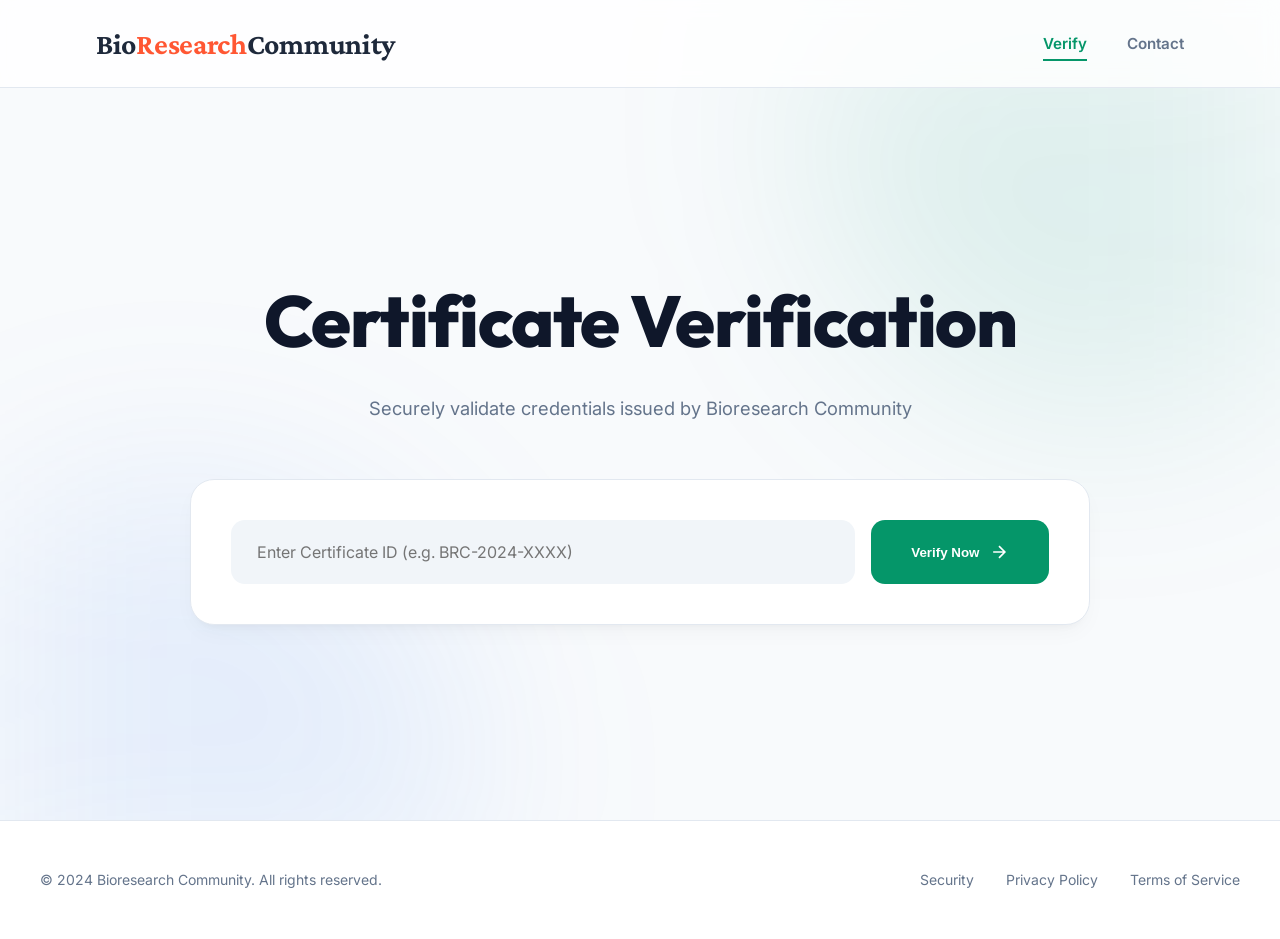
==== index.html @ 709739fc "Initial commit: Bioresearch Community Verification Portal" ====
<!DOCTYPE html>
<html lang="en">
<head>
    <meta charset="UTF-8">
    <meta name="viewport" content="width=device-width, initial-scale=1.0">
    <meta name="description" content="Official certificate verification page for Bioresearch Community. Verify the authenticity of BRC certificates, diplomas, and awards.">
    <title>Verify Certificate | Bioresearch Community</title>
    <link rel="stylesheet" href="style.css">
    <link rel="preconnect" href="https://fonts.googleapis.com">
    <link rel="preconnect" href="https://fonts.gstatic.com" crossorigin>
    <link href="https://fonts.googleapis.com/css2?family=Inter:wght@300;400;500;600;700&family=Outfit:wght@400;600;700&family=Crimson+Pro:wght@700&display=swap" rel="stylesheet">
</head>
<body>
    <div class="blob-container">
        <div class="blob"></div>
        <div class="blob"></div>
        <div class="blob-secondary"></div>
    </div>

    <nav id="navbar">
        <div class="nav-container">
            <a href="index.html" class="logo">
                <span class="logo-bio">Bio</span><span class="logo-research">Research</span><span class="logo-community"> Community</span>
            </a>
            <div class="nav-links">
                <a href="index.html" class="active">Verify</a>
                <a href="contact.html">Contact</a>
            </div>
        </div>
    </nav>

    <main>
        <section class="verify-hero">
            <div class="content-wrapper">
                <h1 id="page-title">Certificate Verification</h1>
                <p class="subtitle">Securely validate credentials issued by Bioresearch Community</p>
                
                <div class="verify-card" id="verification-card">
                    <div class="search-box">
                        <label for="cert-id" class="sr-only">Certificate ID</label>
                        <input type="text" id="cert-id" placeholder="Enter Certificate ID (e.g. BRC-2024-XXXX)" autocomplete="off">
                        <button id="verify-btn" type="button">
                            <span>Verify Now</span>
                            <svg class="icon" viewBox="0 0 24 24" fill="none" stroke="currentColor" stroke-width="2">
                                <path d="M5 12h14M12 5l7 7-7 7"/>
                            </svg>
                        </button>
                    </div>
                </div>

                <div id="result-container" class="hidden">
                    <!-- Results will be injected here -->
                </div>
            </div>
        </section>
    </main>

    <footer id="footer">
        <div class="footer-content">
            <p>&copy; 2024 Bioresearch Community. All rights reserved.</p>
            <div class="footer-links">
                <a href="#">Security</a>
                <a href="#">Privacy Policy</a>
                <a href="#">Terms of Service</a>
            </div>
        </div>
    </footer>

    <script src="script.js"></script>
</body>
</html>
---- style.css ----
:root {
    --primary: #059669; /* Emerald Green */
    --primary-dark: #047857;
    --secondary: #10b981;
    --accent: #3b82f6; 
    --bg-light: #ffffff;
    --bg-soft: #f8fafc;
    --card-bg: #ffffff;
    --card-border: #e2e8f0;
    --text-main: #0f172a;
    --text-muted: #64748b;
    --glass-blur: 10px;
    --transition: all 0.3s ease;
    --font-heading: 'Outfit', sans-serif;
    --font-body: 'Inter', sans-serif;
}

* {
    margin: 0;
    padding: 0;
    box-sizing: border-box;
}

body {
    background-color: var(--bg-soft);
    color: var(--text-main);
    font-family: var(--font-body);
    line-height: 1.6;
    overflow-x: hidden;
    min-height: 100vh;
    display: flex;
    flex-direction: column;
}

/* --- Subtle Background Elements --- */
.blob-container {
    position: fixed;
    top: 0;
    left: 0;
    width: 100%;
    height: 100%;
    z-index: -1;
    overflow: hidden;
    filter: blur(100px);
}

.blob {
    position: absolute;
    width: 600px;
    height: 600px;
    border-radius: 50%;
    opacity: 0.1;
}

.blob:nth-child(1) {
    background: var(--primary);
    top: -20%;
    right: -10%;
    animation: move 25s infinite alternate;
}

.blob:nth-child(2) {
    background: var(--accent);
    bottom: -20%;
    left: -10%;
    animation: move 30s infinite alternate-reverse;
}

.blob:nth-child(3) {
    background: var(--secondary);
    top: 40%;
    left: 40%;
    width: 400px;
    height: 400px;
    opacity: 0.05;
}

@keyframes move {
    from { transform: translate(0, 0) scale(1); }
    to { transform: translate(50px, 50px) scale(1.05); }
}

/* --- Navigation --- */
nav {
    padding: 1.25rem 2rem;
    position: fixed;
    top: 0;
    width: 100%;
    z-index: 100;
    background: rgba(255, 255, 255, 0.8);
    backdrop-filter: blur(10px);
    border-bottom: 1px solid var(--card-border);
}

.nav-container {
    width: 100%;
    padding: 0 4rem;
    display: flex;
    justify-content: space-between;
    align-items: center;
}

.nav-links {
    display: flex;
    gap: 2.5rem;
}

.nav-links a {
    text-decoration: none;
    color: var(--text-muted);
    font-weight: 600;
    font-size: 0.95rem;
    transition: var(--transition);
    position: relative;
}

.nav-links a:hover {
    color: var(--primary);
}

.nav-links a::after {
    content: '';
    position: absolute;
    bottom: -5px;
    left: 0;
    width: 0;
    height: 2px;
    background: var(--primary);
    transition: var(--transition);
}

.nav-links a:hover::after {
    width: 100%;
}

.logo {
    display: flex;
    align-items: center;
    text-decoration: none;
    font-family: 'Crimson Pro', serif;
    font-weight: 700;
    font-size: 1.85rem;
    color: #1e293b;
    letter-spacing: -0.01em;
}

.logo-research {
    color: #ff5733; /* Orange-red from reference */
}

.nav-links a.active {
    color: var(--primary);
}

.nav-links a.active::after {
    width: 100%;
}

/* --- Hero Section --- */
main {
    flex: 1;
    display: flex;
    flex-direction: column;
    align-items: center;
    padding-top: 100px;
}

.verify-hero {
    min-height: 80vh;
    display: flex;
    align-items: center;
    justify-content: center;
    width: 100%;
}

.content-wrapper {
    max-width: 900px;
    width: 90%;
    text-align: center;
    margin: 0 auto;
}

/* --- Contact Section --- */
.contact-section {
    padding: 6rem 0;
    width: 100%;
    background-color: var(--bg-soft);
}

.contact-hero {
    background: #fff;
    padding: 8rem 0 4rem;
    width: 100%;
    text-align: center;
    border-bottom: 1px solid var(--card-border);
}

.contact-hero h1 {
    font-size: clamp(2.5rem, 8vw, 4rem);
    color: #1e293b;
    margin-bottom: 1rem;
}

.contact-hero p {
    color: var(--text-muted);
    font-size: 1.25rem;
    max-width: 600px;
    margin: 0 auto;
}

.contact-simple-grid {
    display: flex;
    flex-direction: column;
    gap: 3rem;
    max-width: 600px;
    margin: 0 auto 3rem;
}

.contact-item {
    display: flex;
    align-items: center;
    gap: 2rem;
    padding: 2rem;
    background: #fff;
    border: 1px solid var(--card-border);
    border-radius: 20px;
    transition: var(--transition);
}

.contact-item:hover {
    transform: translateY(-5px);
    box-shadow: 0 10px 30px rgba(0,0,0,0.05);
}

.contact-item .icon {
    font-size: 2.5rem;
}

.contact-item .details label {
    display: block;
    font-size: 0.75rem;
    text-transform: uppercase;
    font-weight: 700;
    color: var(--text-muted);
    letter-spacing: 0.1em;
    margin-bottom: 0.5rem;
}

.contact-item .details a {
    font-size: 1.25rem;
    font-weight: 600;
    color: #1e293b;
    text-decoration: none;
    transition: var(--transition);
}

.contact-item .details a:hover {
    color: var(--primary);
}

.footer-note {
    font-family: var(--font-heading);
    font-size: 1.5rem;
    font-weight: 700;
    color: #1e293b;
    margin-top: 4rem;
}

.contact-footer-text {
    margin-top: 4rem;
    padding-top: 2rem;
    border-top: 1px solid #f1f5f9;
}

.contact-footer-text p {
    color: var(--text-muted) !important;
    font-size: 0.9rem !important;
    font-weight: 400 !important;
    line-height: 1.5;
}

h1 {
    font-family: var(--font-heading);
    font-size: clamp(3rem, 10vw, 4.5rem);
    font-weight: 800;
    margin-bottom: 1rem;
    color: var(--text-main);
    letter-spacing: -0.02em;
}

.subtitle {
    font-size: 1.15rem;
    color: var(--text-muted);
    margin-bottom: 3.5rem;
}

/* --- Search Card --- */
.verify-card {
    background: var(--card-bg);
    border: 1px solid var(--card-border);
    padding: 2.5rem;
    border-radius: 24px;
    box-shadow: 0 10px 25px -5px rgba(0, 0, 0, 0.04), 0 8px 10px -6px rgba(0, 0, 0, 0.04);
    margin-bottom: 2rem;
    transition: var(--transition);
}

.verify-card:hover {
    box-shadow: 0 20px 25px -5px rgba(0, 0, 0, 0.08), 0 10px 10px -5px rgba(0, 0, 0, 0.04);
    transform: translateY(-2px);
}

.search-box {
    display: flex;
    gap: 1rem;
}

input {
    flex: 1;
    background: #f1f5f9;
    border: 2px solid transparent;
    padding: 1.25rem 1.5rem;
    border-radius: 14px;
    color: var(--text-main);
    font-size: 1rem;
    font-family: var(--font-body);
    outline: none;
    transition: var(--transition);
}

input:focus {
    background: #fff;
    border-color: var(--primary);
    box-shadow: 0 0 0 4px rgba(5, 150, 105, 0.1);
}

button {
    background: var(--primary);
    color: #ffffff;
    border: none;
    padding: 0 2.5rem;
    border-radius: 14px;
    font-weight: 600;
    cursor: pointer;
    display: flex;
    align-items: center;
    gap: 0.6rem;
    transition: var(--transition);
}

button:hover {
    background: var(--primary-dark);
    transform: scale(1.02);
}

button:active {
    transform: scale(0.98);
}

.icon {
    width: 20px;
    height: 20px;
}

/* --- Results --- */
.hidden {
    display: none;
    opacity: 0;
    transform: translateY(20px);
}

#result-container {
    transition: var(--transition);
    animation: fadeIn 0.6s forwards;
}

@keyframes fadeIn {
    to {
        opacity: 1;
        transform: translateY(0);
    }
}

.result-card {
    background: #ffffff;
    border: 1px solid var(--card-border);
    border-radius: 24px;
    padding: 2.5rem;
    text-align: left;
    position: relative;
    overflow: hidden;
    box-shadow: 0 4px 6px -1px rgba(0, 0, 0, 0.1), 0 2px 4px -1px rgba(0, 0, 0, 0.06);
}

.status-badge {
    position: absolute;
    top: 1.5rem;
    right: 1.5rem;
    padding: 0.5rem 1.25rem;
    border-radius: 50px;
    font-size: 0.875rem;
    font-weight: 700;
    background: #ecfdf5;
    color: #059669;
    border: 1px solid #d1fae5;
}

.result-grid {
    display: grid;
    grid-template-columns: repeat(auto-fit, minmax(200px, 1fr));
    gap: 2rem;
    margin-top: 2rem;
}

.result-item label {
    display: block;
    color: var(--text-muted);
    font-size: 0.875rem;
    margin-bottom: 0.25rem;
    text-transform: uppercase;
    letter-spacing: 0.05em;
    font-weight: 600;
}

.result-item span {
    font-weight: 700;
    font-size: 1.15rem;
    color: var(--text-main);
}

/* --- Footer --- */
footer {
    padding: 3rem 2rem;
    border-top: 1px solid var(--card-border);
    background: #fff;
}

.footer-content {
    max-width: 1200px;
    margin: 0 auto;
    display: flex;
    justify-content: space-between;
    align-items: center;
    color: var(--text-muted);
    font-size: 0.875rem;
}

.footer-links {
    display: flex;
    gap: 2rem;
}

.footer-links a {
    color: var(--text-muted);
    text-decoration: none;
    transition: var(--transition);
}

.footer-links a:hover {
    color: var(--primary);
}

/* --- Responsive --- */
@media (max-width: 768px) {
    .nav-links { display: none; }
    .search-box { flex-direction: column; }
    button { padding: 1.25rem; justify-content: center; }
    .footer-content { flex-direction: column; gap: 1rem; text-align: center; }
}

.sr-only {
    position: absolute;
    width: 1px;
    height: 1px;
    padding: 0;
    margin: -1px;
    overflow: hidden;
    clip: rect(0, 0, 0, 0);
    border: 0;
}
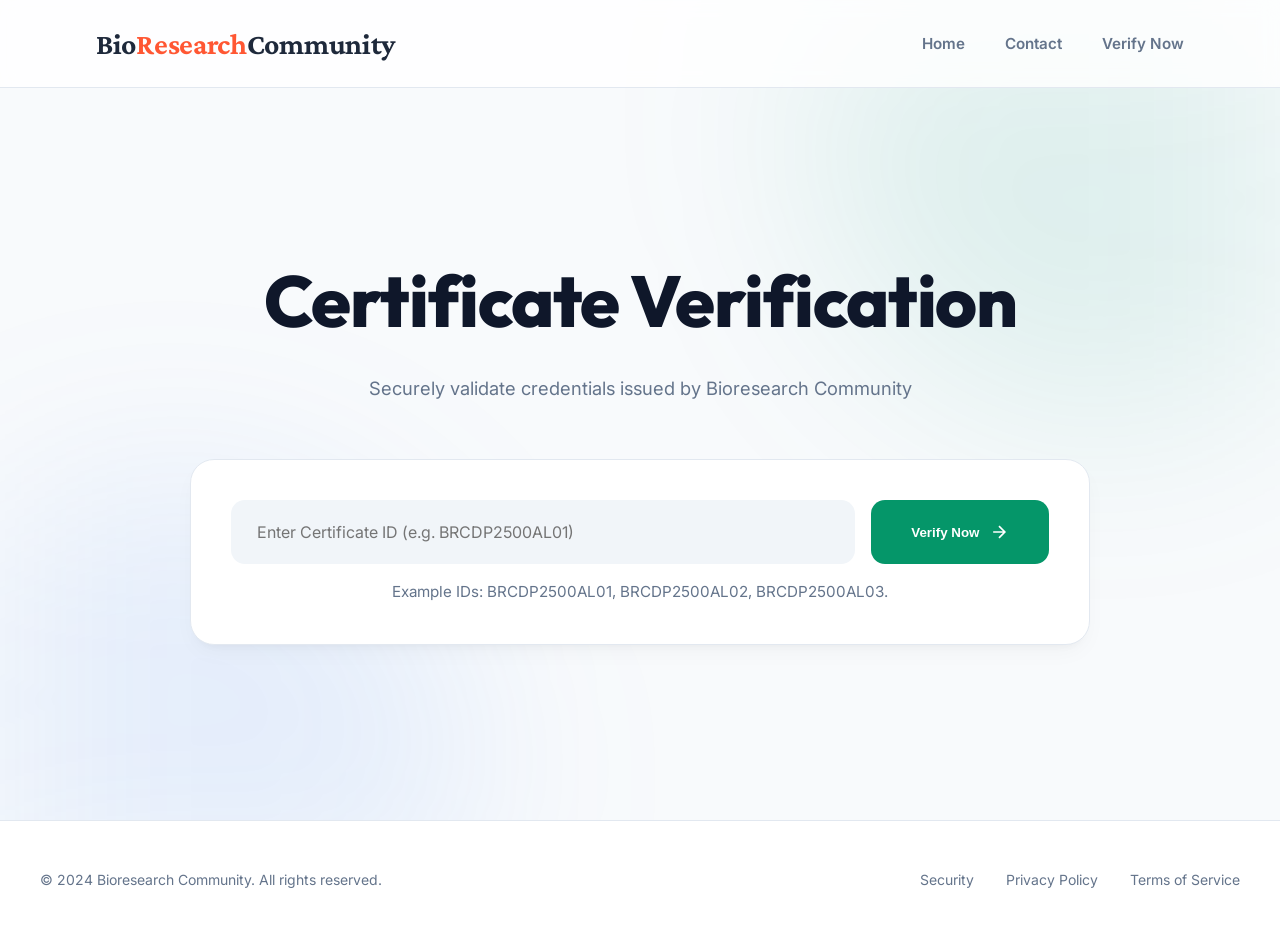
==== commit 5a5a7bf2: "Update index.html" ====
--- a/index.html
+++ b/index.html
@@ -23,8 +23,9 @@
                 <span class="logo-bio">Bio</span><span class="logo-research">Research</span><span class="logo-community"> Community</span>
             </a>
             <div class="nav-links">
-                <a href="index.html" class="active">Verify</a>
+                <a href="index.html">Home</a>
                 <a href="contact.html">Contact</a>
+                <a href="https://bioresearchcommunity-verify.vercel.app/" class="nav-cta">Verify Now</a>
             </div>
         </div>
     </nav>
@@ -38,7 +39,7 @@
                 <div class="verify-card" id="verification-card">
                     <div class="search-box">
                         <label for="cert-id" class="sr-only">Certificate ID</label>
-                        <input type="text" id="cert-id" placeholder="Enter Certificate ID (e.g. BRC-2024-XXXX)" autocomplete="off">
+                        <input type="text" id="cert-id" placeholder="Enter Certificate ID (e.g. BRCDP2500AL01)" autocomplete="off">
                         <button id="verify-btn" type="button">
                             <span>Verify Now</span>
                             <svg class="icon" viewBox="0 0 24 24" fill="none" stroke="currentColor" stroke-width="2">
@@ -46,6 +47,7 @@
                             </svg>
                         </button>
                     </div>
+                    <p class="input-help" style="margin-top: 1rem; color: var(--text-muted); font-size: 0.95rem;">Example IDs: BRCDP2500AL01, BRCDP2500AL02, BRCDP2500AL03.</p>
                 </div>
 
                 <div id="result-container" class="hidden">
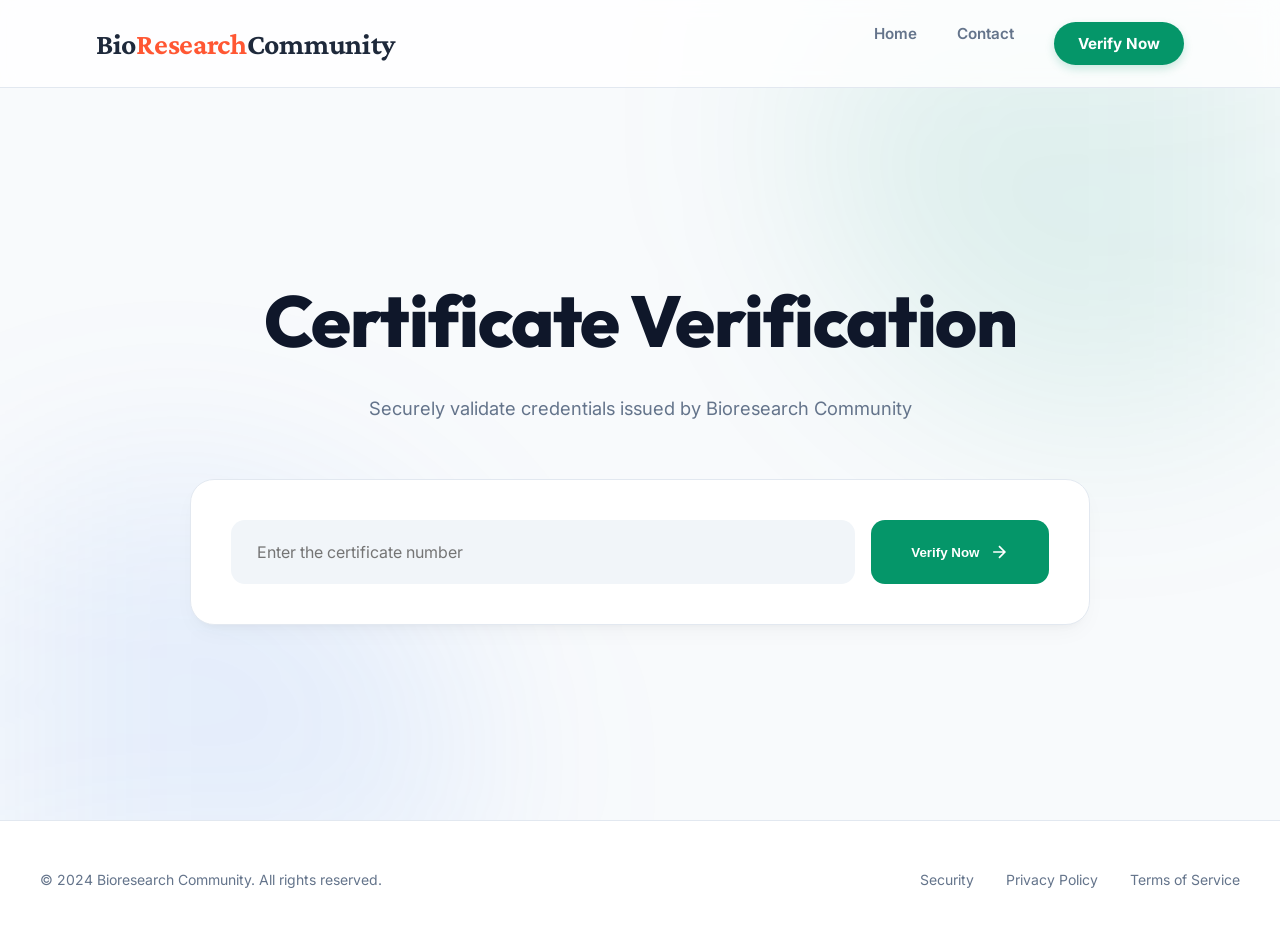
==== commit 95f5c2f1: "Update index.html" ====
--- a/index.html
+++ b/index.html
@@ -38,8 +38,8 @@
                 
                 <div class="verify-card" id="verification-card">
                     <div class="search-box">
-                        <label for="cert-id" class="sr-only">Certificate ID</label>
-                        <input type="text" id="cert-id" placeholder="Enter Certificate ID (e.g. BRCDP2500AL01)" autocomplete="off">
+                        <label for="cert-id" class="sr-only">Certificate Number</label>
+                        <input type="text" id="cert-id" placeholder="Enter the certificate number" autocomplete="off">
                         <button id="verify-btn" type="button">
                             <span>Verify Now</span>
                             <svg class="icon" viewBox="0 0 24 24" fill="none" stroke="currentColor" stroke-width="2">
@@ -47,7 +47,6 @@
                             </svg>
                         </button>
                     </div>
-                    <p class="input-help" style="margin-top: 1rem; color: var(--text-muted); font-size: 0.95rem;">Example IDs: BRCDP2500AL01, BRCDP2500AL02, BRCDP2500AL03.</p>
                 </div>
 
                 <div id="result-container" class="hidden">
--- a/style.css
+++ b/style.css
@@ -88,6 +88,7 @@
     width: 100%;
     z-index: 100;
     background: rgba(255, 255, 255, 0.8);
+    -webkit-backdrop-filter: blur(10px);
     backdrop-filter: blur(10px);
     border-bottom: 1px solid var(--card-border);
 }
@@ -154,6 +155,33 @@
 
 .nav-links a.active::after {
     width: 100%;
+}
+
+.nav-cta {
+    background: var(--primary);
+    color: white !important;
+    padding: 0.6rem 1.5rem;
+    border-radius: 50px;
+    font-weight: 700 !important;
+    transition: var(--transition);
+    box-shadow: 0 4px 10px rgba(5, 150, 105, 0.2);
+}
+
+.nav-cta:hover {
+    background: var(--primary-dark);
+    transform: translateY(-2px);
+    box-shadow: 0 6px 15px rgba(5, 150, 105, 0.3);
+}
+
+.nav-cta::after {
+    display: none !important;
+}
+
+@media (max-width: 768px) {
+    .nav-cta {
+        margin-top: 1rem;
+        text-align: center;
+    }
 }
 
 /* --- Hero Section --- */
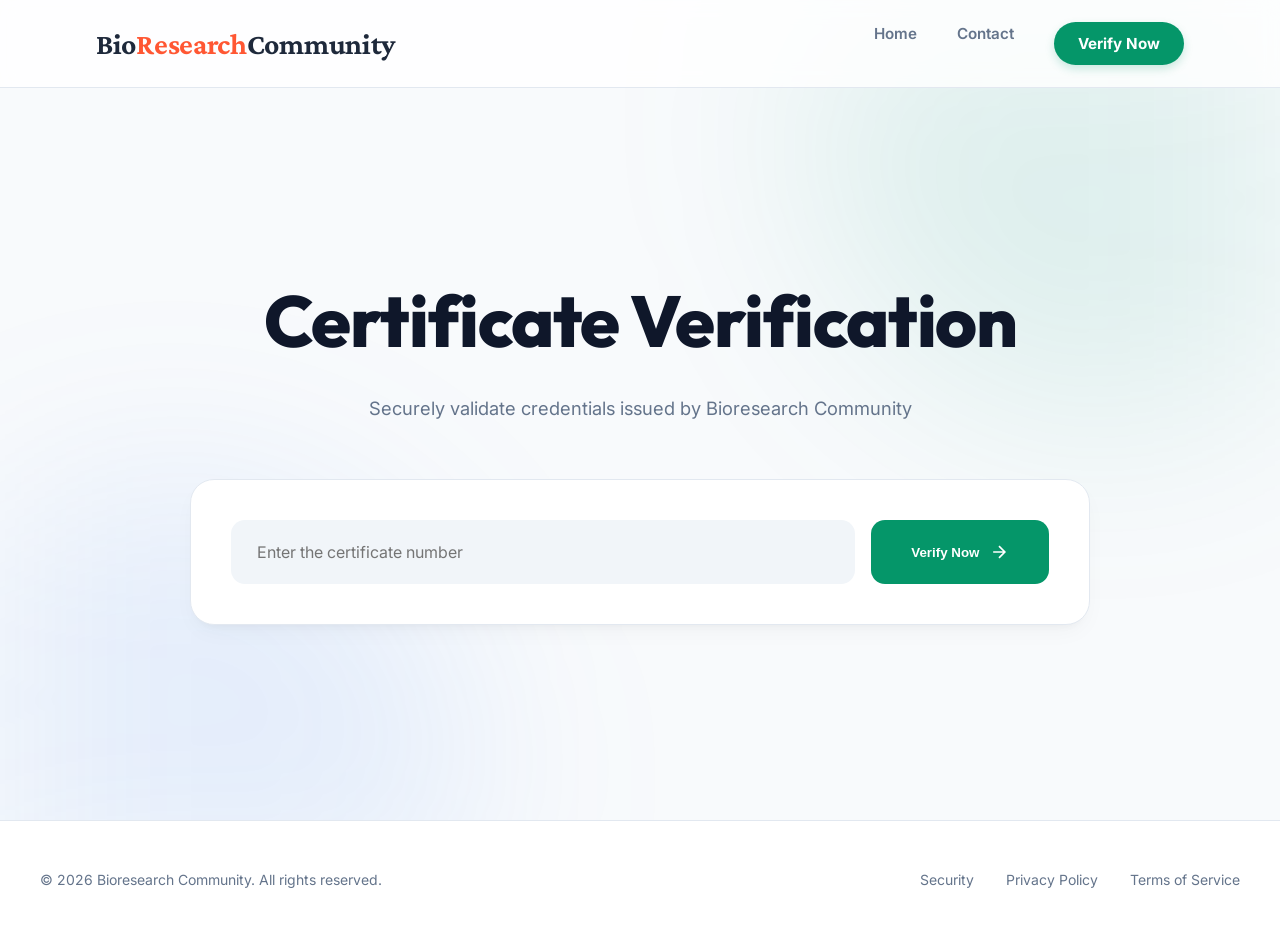
==== commit 45e51519: "Update index.html" ====
--- a/index.html
+++ b/index.html
@@ -58,7 +58,7 @@
 
     <footer id="footer">
         <div class="footer-content">
-            <p>&copy; 2024 Bioresearch Community. All rights reserved.</p>
+            <p>&copy; 2026 Bioresearch Community. All rights reserved.</p>
             <div class="footer-links">
                 <a href="#">Security</a>
                 <a href="#">Privacy Policy</a>
